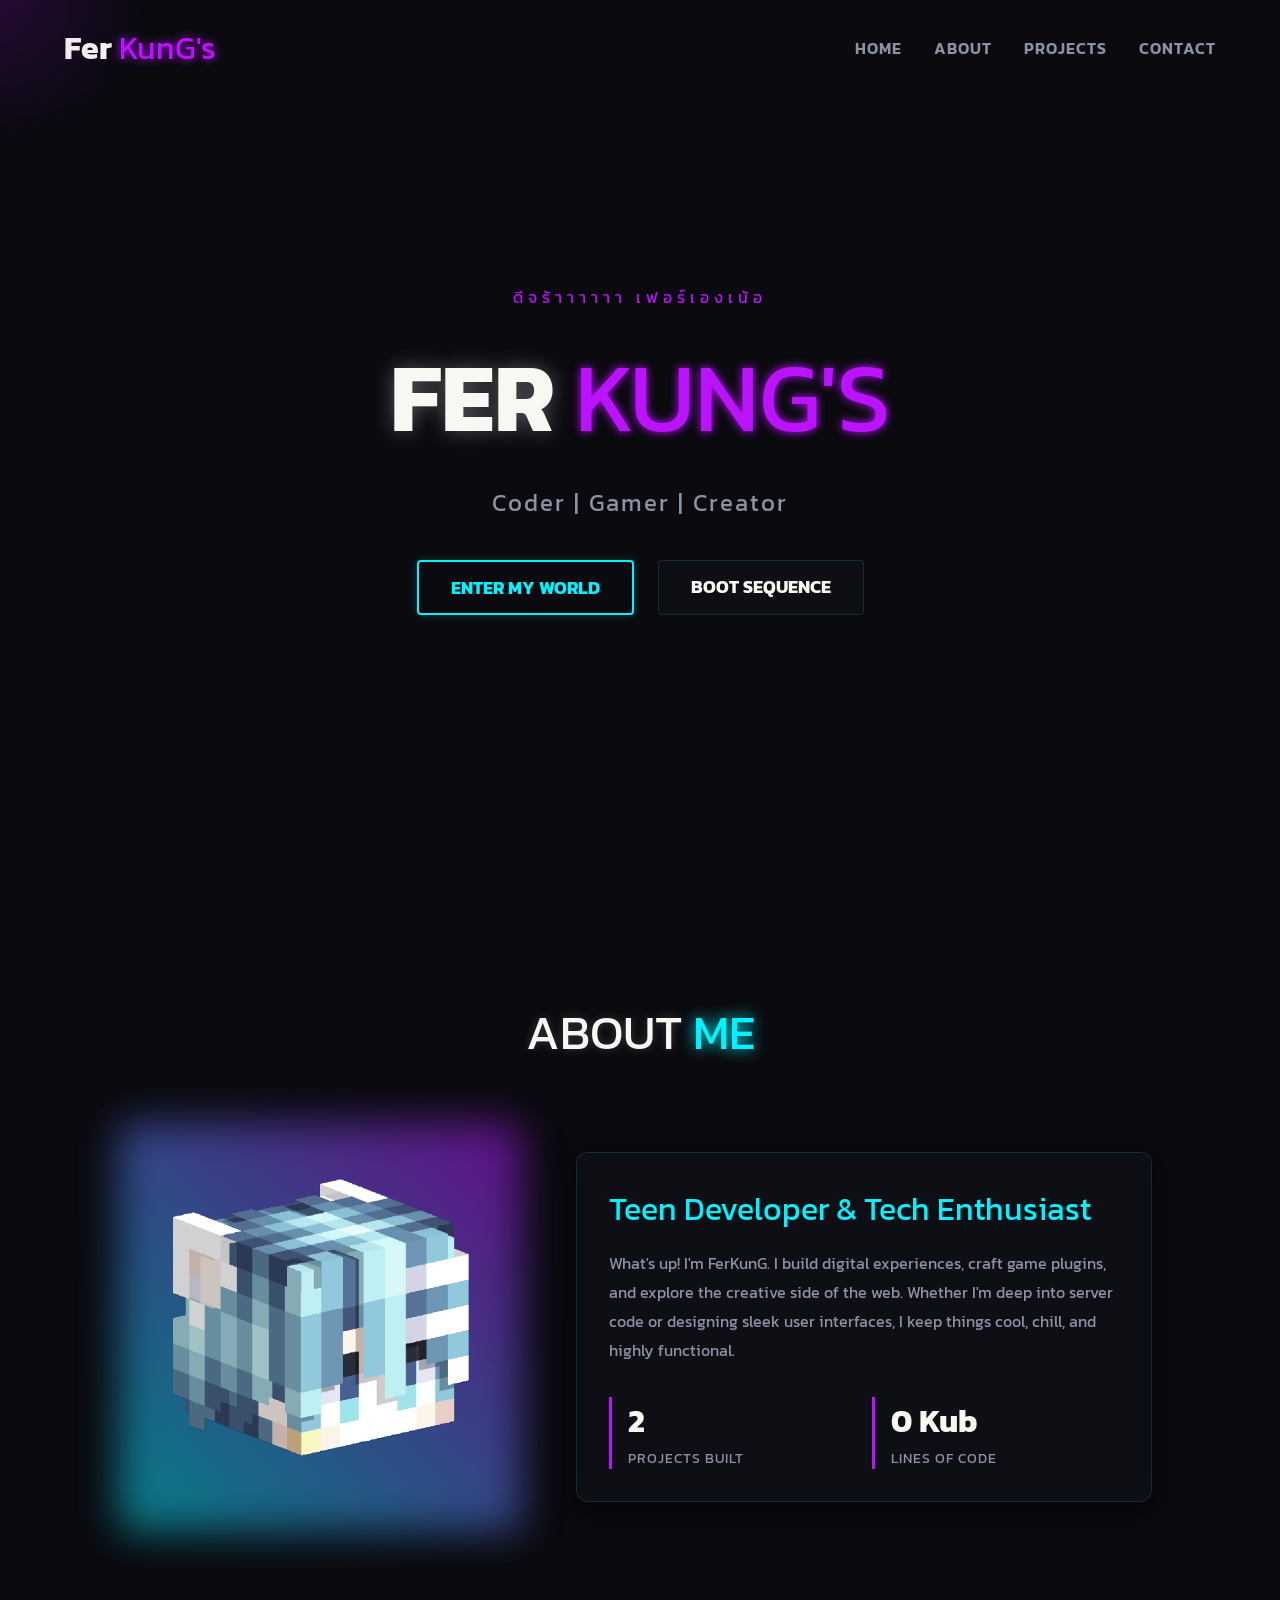
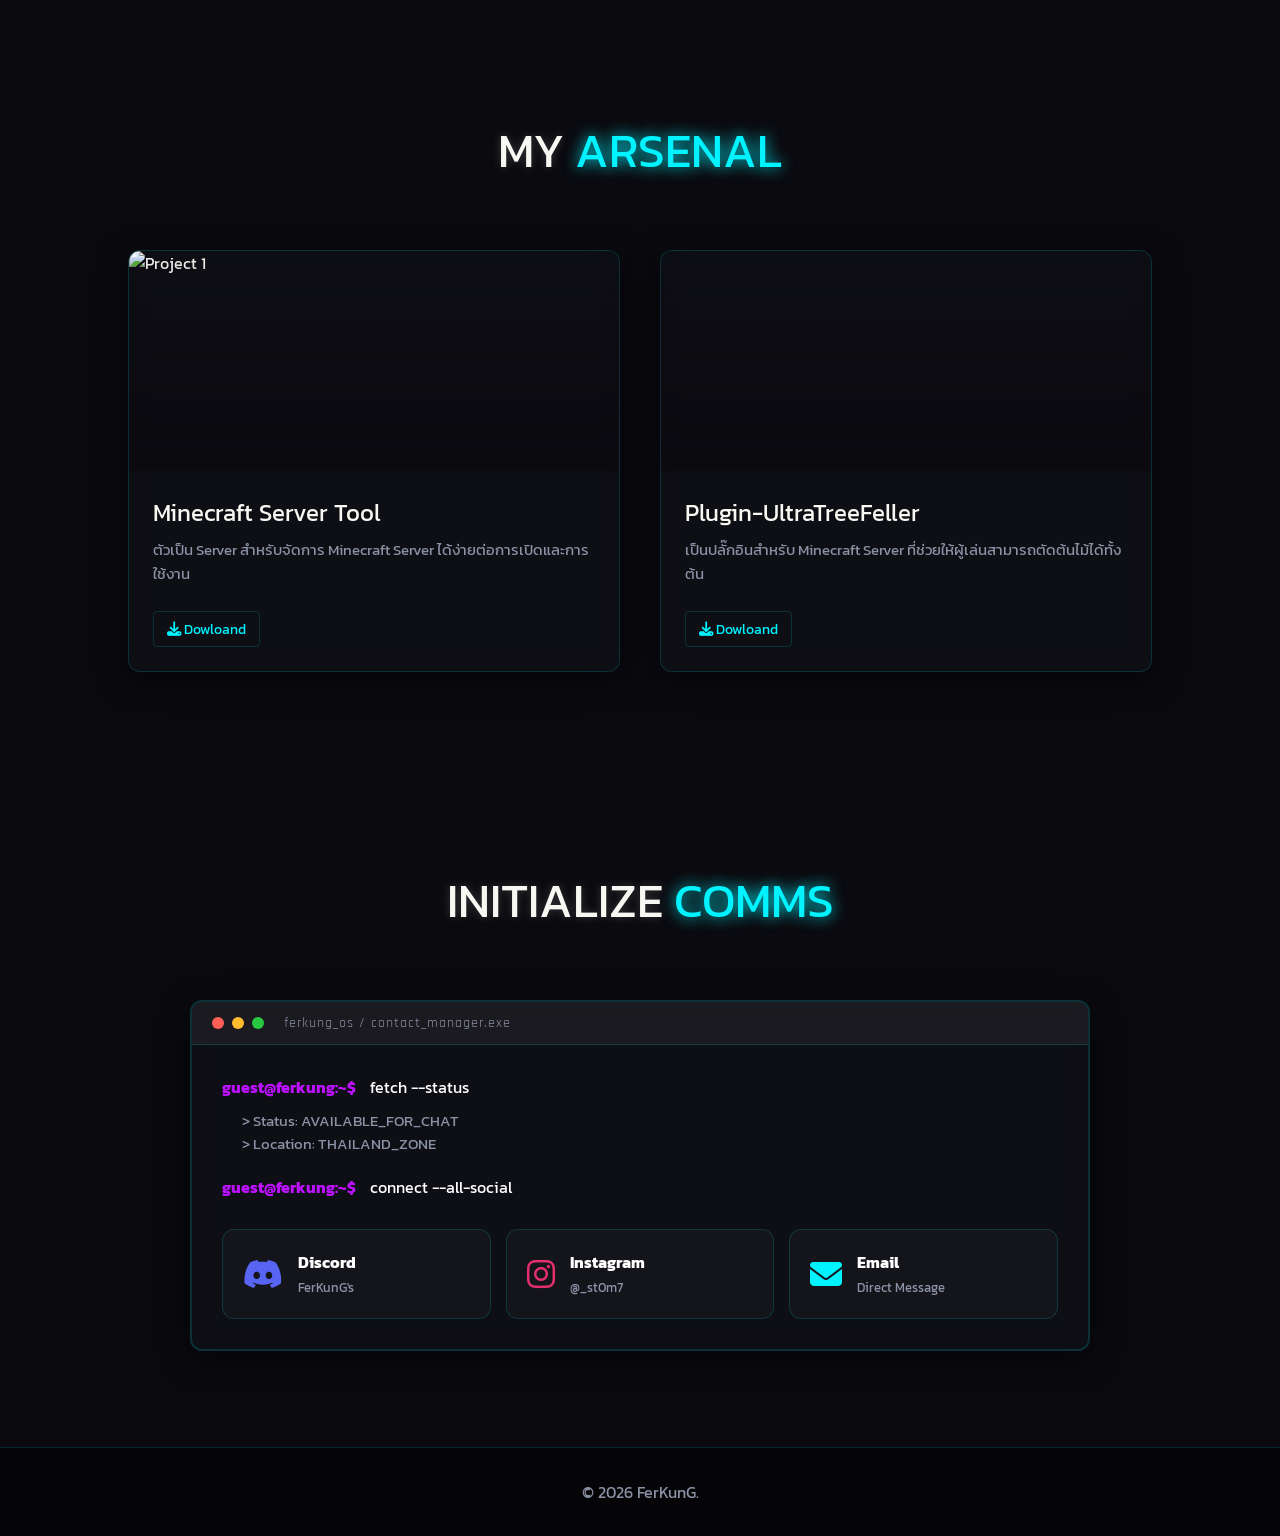
==== index.html @ 95b3260c "update: เพิ่มวิดีโอและจัดโฟลเดอร์ใหม่" ====
<!DOCTYPE html>
<html lang="en">

<head>
    <meta charset="UTF-8">
    <meta name="viewport" content="width=device-width, initial-scale=1.0">
    <title>FerKunG | Portfolio</title>

    <link
        href="https://fonts.googleapis.com/css2?family=Rajdhani:wght@500;700&family=Space+Grotesk:wght@300;400;600;700&display=swap"
        rel="stylesheet">
    <link rel="stylesheet" href="https://cdnjs.cloudflare.com/ajax/libs/font-awesome/6.4.0/css/all.min.css">

    <link rel="stylesheet" href="style.css">
</head>

<body>
    <div class="cursor-glow"></div>

    <div id="loader">
        <div class="loader-ring"></div>
        <div class="loader-text">INITIALIZING...</div>
    </div>

    <div id="particles-js"></div>

    <nav class="glass-nav" id="navbar">
        <div class="logo">Fer <span>KunG's</span></div>
        <ul class="nav-links">
            <li><a href="#home">Home</a></li>
            <li><a href="#about">About</a></li>
            <li><a href="#projects">Projects</a></li>
            <li><a href="#contact">Contact</a></li>
        </ul>
        <div class="hamburger"><i class="fas fa-bars"></i></div>
    </nav>

    <section id="home" class="hero">
        <div class="hero-content reveal">
            <p class="cyber-subtitle">ดีจร้าาาาาา เฟอร์เองเน้อ</p>
            <h1 class="glitch-text" data-text="FerKunG">Fer <span>KunG's</span></h1>
            <div class="typewriter-container">
                <span class="tagline">Coder | Gamer | Creator</span>
            </div>
            <div class="hero-btns">
                <a href="#projects" class="btn btn-neon-cyan">Enter My World</a>
                <a href="#about" class="btn btn-glass">Boot Sequence</a>
            </div>
        </div>
    </section>

    <section id="about" class="container">
        <h2 class="section-header reveal">About <span>Me</span></h2>
        <div class="about-grid reveal">
            <div class="about-img-wrapper">
                <img src="img/avatarHead.png" alt="FerKunG Profile" class="profile-img">
                <div class="img-glow"></div>
            </div>
            <div class="about-text glass-card">
                <h3>Teen Developer & Tech Enthusiast</h3>
                <p>What's up! I'm FerKunG. I build digital experiences, craft game plugins, and explore the creative
                    side of the web. Whether I'm deep into server code or designing sleek user interfaces, I keep things
                    cool, chill, and highly functional.</p>
                <div class="stats-grid">
                    <div class="stat-box">
                        <span class="stat-num">2</span>
                        <span class="stat-label">Projects Built</span>
                    </div>
                    <div class="stat-box">
                        <span class="stat-num">0 Kub</span>
                        <span class="stat-label">Lines of Code</span>
                    </div>
                </div>
            </div>
        </div>
    </section>

    <section id="projects" class="container">
        <h2 class="section-header reveal">My <span>Arsenal</span></h2>
        <div class="projects-grid">
            <div class="project-card glass-card reveal">
                <div class="project-img">
                    <img src="https://media.discordapp.net/attachments/1253352017896673321/1487426171741147296/image.png?ex=69e0d412&is=69df8292&hm=ff399422e463c444beb95306b542864d96f77cf8f03c19fe9bc84032a99f92f7&=&format=webp&quality=lossless"
                        alt="Project 1">
                    <div class="overlay"></div>
                </div>
                <div class="project-info">
                    <h3>Minecraft Server Tool</h3>
                    <p>ตัวเป็น Server สำหรับจัดการ Minecraft Server ได้ง่ายต่อการเปิดและการใช้งาน </p>
                    <div class="project-links">
                        <a href="https://drive.google.com/file/d/1mwTr80RcqtpI1id9JncgzMNAdyPhcZvB/view?usp=sharing"
                            class="btn-small"><i class="fas fa-download"></i> Dowloand</a>
                    </div>
                </div>
            </div>
            <div class="project-card glass-card reveal">
                <div class="project-img">
                    <video autoplay loop muted playsinline class="project-video">
                        <source src="vdo/Video Project 1.mp4" type="video/mp4">
                        Your browser does not support the video tag.
                    </video>
                    <div class="overlay"></div>
                </div>
                <div class="project-info">
                    <h3>Plugin-UltraTreeFeller</h3>
                    <p>เป็นปลั๊กอินสำหรับ Minecraft Server ที่ช่วยให้ผู้เล่นสามารถตัดต้นไม้ได้ทั้งต้น</p>
                    <div class="project-links">
                        <a href="https://drive.google.com/file/d/1aXBMs0qK1Bu8RV1-q1QS4VyY-eNrXZIK/view?usp=sharing"
                            class="btn-small"><i class="fas fa-download"></i> Dowloand</i></a>
                    </div>
                </div>
            </div>
        </div>
    </section>

    <section id="contact" class="container">
        <h2 class="section-header reveal">Initialize <span>Comms</span></h2>
        <div class="contact-deck reveal">
            <div class="terminal-card glass-card">
                <div class="terminal-header">
                    <div class="window-controls">
                        <span class="dot red"></span>
                        <span class="dot yellow"></span>
                        <span class="dot green"></span>
                    </div>
                    <div class="terminal-title">ferkung_os / contact_manager.exe</div>
                </div>
                <div class="terminal-content">
                    <div class="command-line">
                        <span class="prompt">guest@ferkung:~$</span>
                        <span class="command">fetch --status</span>
                    </div>
                    <div class="response">
                        <p>> Status: <span class="neon-cyan">AVAILABLE_FOR_CHAT</span></p>
                        <p>> Location: <span class="neon-purple">THAILAND_ZONE</span></p>
                    </div>
                    <div class="command-line" style="margin-top: 20px;">
                        <span class="prompt">guest@ferkung:~$</span>
                        <span class="command">connect --all-social</span>
                    </div>

                    <div class="social-deck">
                        <a href="https://discord.gg/3pDYYf3vep" class="social-box discord">
                            <i class="fab fa-discord"></i>
                            <div class="social-label">
                                <span class="name">Discord</span>
                                <span class="id">FerKunG's</span>
                            </div>
                        </a>
                        <a href="https://www.instagram.com/_st0m7" class="social-box instagram">
                            <i class="fab fa-instagram"></i>
                            <div class="social-label">
                                <span class="name">Instagram</span>
                                <span class="id">@_st0m7</span>
                            </div>
                        </a>
                        <a href="#" class="social-box email">
                            <i class="fas fa-envelope"></i>
                            <div class="social-label">
                                <span class="name">Email</span>
                                <span class="id">Direct Message</span>
                            </div>
                        </a>
                    </div>
                </div>
            </div>
        </div>
    </section>

    <footer>
        <p>&copy; 2026 FerKunG.</p>
    </footer>

    <script src="https://cdn.jsdelivr.net/particles.js/2.0.0/particles.min.js"></script>
    <script src="script.js"></script>
</body>

</html>
---- style.css ----
/* --- Core Variables & Theming --- */

@import url('https://fonts.googleapis.com/css2?family=Google+Sans:ital,opsz,wght@0,17..18,400..700;1,17..18,400..700&family=Kanit&display=swap');

:root {
    --bg-dark: #0a0a0f;
    --neon-cyan: #00f3ff;
    --neon-purple: #bc13fe;
    --text-main: #f8f8f2;
    --text-muted: #8b92a5;
    --glass-bg: rgba(20, 20, 30, 0.4);
    --glass-border: rgba(0, 243, 255, 0.15);
    --font-heading: 'Rajdhani', sans-serif;
    --font-body: 'Space Grotesk', sans-serif;
    --transition: all 0.3s cubic-bezier(0.25, 0.8, 0.25, 1);
}

* {
    margin: 0;
    padding: 0;
    box-sizing: border-box;
    cursor: none;
    font-family: "Kanit", sans-serif;
    font-weight: 400;
    font-style: normal;
    /* Hide default cursor for custom one */
    scroll-behavior: smooth;
}

body {
    background-color: var(--bg-dark);
    color: var(--text-main);
    overflow-x: hidden;
}

/* Custom Scrollbar */
::-webkit-scrollbar {
    width: 8px;
}

::-webkit-scrollbar-track {
    background: var(--bg-dark);
}

::-webkit-scrollbar-thumb {
    background: var(--neon-purple);
    border-radius: 4px;
}

::-webkit-scrollbar-thumb:hover {
    background: var(--neon-cyan);
}

/* --- Custom Cursor --- */
.cursor-glow {
    position: fixed;
    width: 300px;
    height: 300px;
    background: radial-gradient(circle, rgba(188, 19, 254, 0.15) 0%, rgba(0, 0, 0, 0) 70%);
    border-radius: 50%;
    transform: translate(-50%, -50%);
    pointer-events: none;
    z-index: 9998;
    transition: width 0.2s, height 0.2s;
}

/* --- Loader --- */
#loader {
    position: fixed;
    top: 0;
    left: 0;
    width: 100vw;
    height: 100vh;
    background: var(--bg-dark);
    z-index: 10000;
    display: flex;
    flex-direction: column;
    justify-content: center;
    align-items: center;
    transition: opacity 0.5s ease;
}

.loader-ring {
    width: 60px;
    height: 60px;
    border: 3px solid transparent;
    border-top-color: var(--neon-cyan);
    border-bottom-color: var(--neon-purple);
    border-radius: 50%;
    animation: spin 1s linear infinite;
}

.loader-text {
    margin-top: 1rem;
    color: var(--neon-cyan);
    letter-spacing: 4px;
    animation: pulse 1.5s infinite;
}

@keyframes spin {
    100% {
        transform: rotate(360deg);
    }
}

@keyframes pulse {

    0%,
    100% {
        opacity: 1;
    }

    50% {
        opacity: 0.5;
    }
}

/* --- Background Particles --- */
#particles-js {
    position: fixed;
    top: 0;
    left: 0;
    width: 100%;
    height: 100%;
    z-index: -1;
}

/* --- Reusables & Glassmorphism --- */
.container {
    padding: 6rem 10%;
    max-width: 1400px;
    margin: 0 auto;
}

.glass-card {
    background: var(--glass-bg);
    backdrop-filter: blur(12px);
    -webkit-backdrop-filter: blur(12px);
    border: 1px solid var(--glass-border);
    border-radius: 12px;
    padding: 2rem;
    box-shadow: 0 8px 32px rgba(0, 0, 0, 0.5);
    transition: var(--transition);
}

.section-header {
    font-size: 3rem;
    text-transform: uppercase;
    text-align: center;
    margin-bottom: 4rem;
    text-shadow: 0 0 10px rgba(255, 255, 255, 0.2);
}

.section-header span {
    color: var(--neon-cyan);
    text-shadow: 0 0 15px var(--neon-cyan);
}

/* --- Buttons --- */
.btn {
    padding: 0.8rem 2rem;
    font-size: 1.1rem;
    font-weight: 700;
    text-transform: uppercase;
    text-decoration: none;
    border-radius: 4px;
    transition: var(--transition);
    display: inline-block;
    position: relative;
    overflow: hidden;
}

.btn-neon-cyan {
    background: transparent;
    color: var(--neon-cyan);
    border: 2px solid var(--neon-cyan);
    box-shadow: 0 0 10px rgba(0, 243, 255, 0.2);
}

.btn-neon-cyan:hover {
    background: var(--neon-cyan);
    color: var(--bg-dark);
    box-shadow: 0 0 20px var(--neon-cyan), 0 0 40px var(--neon-cyan);
}

.btn-neon-purple {
    background: transparent;
    color: var(--neon-purple);
    border: 2px solid var(--neon-purple);
    box-shadow: 0 0 10px rgba(188, 19, 254, 0.2);
}

.btn-neon-purple:hover {
    background: var(--neon-purple);
    color: var(--bg-dark);
    box-shadow: 0 0 20px var(--neon-purple), 0 0 40px var(--neon-purple);
}

.btn-glass {
    background: var(--glass-bg);
    color: var(--text-main);
    border: 1px solid var(--glass-border);
}

.btn-glass:hover {
    border-color: var(--text-main);
    background: rgba(255, 255, 255, 0.1);
}

/* --- Navbar --- */
.glass-nav {
    position: fixed;
    width: 100%;
    top: 0;
    z-index: 1000;
    display: flex;
    justify-content: space-between;
    align-items: center;
    padding: 1.5rem 5%;
    transition: var(--transition);
}

.glass-nav.scrolled {
    background: var(--glass-bg);
    backdrop-filter: blur(10px);
    border-bottom: 1px solid var(--glass-border);
    padding: 1rem 5%;
}

.logo {
    font-size: 2rem;
    font-weight: 700;
    color: var(--text-main);
}

.logo span {
    color: var(--neon-purple);
    text-shadow: 0 0 10px var(--neon-purple);
}

.nav-links {
    list-style: none;
    display: flex;
    gap: 2rem;
}

.nav-links a {
    text-decoration: none;
    color: var(--text-muted);
    font-weight: 600;
    text-transform: uppercase;
    transition: var(--transition);
    letter-spacing: 1px;
}

.nav-links a:hover {
    color: var(--neon-cyan);
    text-shadow: 0 0 8px var(--neon-cyan);
}

.hamburger {
    display: none;
    color: var(--neon-cyan);
    font-size: 1.5rem;
}

/* --- Hero Section --- */
.hero {
    height: 100vh;
    display: flex;
    align-items: center;
    justify-content: center;
    text-align: center;
}

.cyber-subtitle {
    color: var(--neon-purple);
    letter-spacing: 5px;
    margin-bottom: 1rem;
}

.glitch-text {
    font-size: 6rem;
    font-weight: 700;
    color: var(--text-main);
    text-transform: uppercase;
    position: relative;
    margin-bottom: 1rem;
    text-shadow: 0 0 20px rgba(255, 255, 255, 0.3);

    & span {
        color: var(--neon-purple);
        text-shadow: 0 0 10px var(--neon-purple);
    }
}

.tagline {
    font-size: 1.5rem;
    color: var(--text-muted);
    letter-spacing: 2px;
    display: block;
    margin-bottom: 2.5rem;
}

.hero-btns {
    display: flex;
    gap: 1.5rem;
    justify-content: center;
}

/* --- About Section --- */
.about-grid {
    display: grid;
    grid-template-columns: 1fr 1.5fr;
    gap: 4rem;
    align-items: center;
}

.about-img-wrapper {
    position: relative;
}

.profile-img {
    width: 100%;
    border-radius: 12px;
    filter: grayscale(50%);
    transition: var(--transition);
    z-index: 2;
    position: relative;
}

.img-glow {
    position: absolute;
    top: -10px;
    left: -10px;
    width: calc(100% + 20px);
    height: calc(100% + 20px);
    background: linear-gradient(45deg, var(--neon-cyan), var(--neon-purple));
    border-radius: 16px;
    z-index: 1;
    filter: blur(20px);
    opacity: 0.5;
}

.about-img-wrapper:hover .profile-img {
    filter: grayscale(0%);
    transform: scale(1.02);
}

.about-text h3 {
    color: var(--neon-cyan);
    font-size: 2rem;
    margin-bottom: 1rem;
}

.about-text p {
    color: var(--text-muted);
    line-height: 1.8;
    margin-bottom: 2rem;
}

.stats-grid {
    display: grid;
    grid-template-columns: 1fr 1fr;
    gap: 1rem;
}

.stat-box {
    border-left: 3px solid var(--neon-purple);
    padding-left: 1rem;
}

.stat-num {
    display: block;
    font-size: 2rem;
    font-weight: 700;
    color: var(--text-main);
}

.stat-label {
    color: var(--text-muted);
    font-size: 0.9rem;
    text-transform: uppercase;
    letter-spacing: 1px;
}

/* --- Projects Section --- */
.projects-grid {
    display: grid;
    grid-template-columns: repeat(auto-fit, minmax(320px, 1fr));
    gap: 2.5rem;
}

.project-card {
    padding: 0;
    overflow: hidden;
    position: relative;
}

.project-card:hover {
    transform: translateY(-10px);
    box-shadow: 0 15px 40px rgba(0, 243, 255, 0.15);
    border-color: var(--neon-cyan);
}

.project-img {
    position: relative;
    height: 200px;
    overflow: hidden;
}

.project-img img {
    width: 100%;
    height: 100%;
    object-fit: cover;
    transition: var(--transition);
}

.project-card:hover .project-img img {
    transform: scale(1.1);
}

.overlay {
    position: absolute;
    inset: 0;
    background: linear-gradient(to top, var(--bg-dark), transparent);
}

.project-info {
    padding: 1.5rem;
}

.project-info h3 {
    font-size: 1.5rem;
    margin-bottom: 0.5rem;
    color: var(--text-main);
}

.project-info p {
    color: var(--text-muted);
    font-size: 0.95rem;
    margin-bottom: 1.5rem;
    line-height: 1.6;
}

.project-links {
    display: flex;
    gap: 1rem;
}

.btn-small {
    text-decoration: none;
    color: var(--neon-cyan);
    font-size: 0.9rem;
    padding: 0.4rem 0.8rem;
    border: 1px solid var(--glass-border);
    border-radius: 4px;
    transition: var(--transition);
}

.btn-small:hover {
    background: rgba(0, 243, 255, 0.1);
    border-color: var(--neon-cyan);
}

/* สไตล์สำหรับวิดีโอในโปรเจกต์ */
.project-video {
    width: 100%;
    height: 100%;
    object-fit: cover;
    /* ทำให้วิดีโอเต็มกรอบโดยไม่เสียสัดส่วน */
    transition: var(--transition);
    display: block;
}

/* เอฟเฟกต์เมื่อเอาเมาส์ไปวางที่ Card */
.project-card:hover .project-video {
    transform: scale(1.1);
    /* ซูมวิดีโอเบาๆ */
    filter: brightness(0.8);
    /* ลดความสว่างลงนิดหน่อยเพื่อให้ข้อความเด่นขึ้น */
}

/* เพิ่มเติม: ปรับแต่งให้ project-img คุมขนาดวิดีโอให้เป๊ะ */
.project-img {
    position: relative;
    height: 220px;
    /* ปรับความสูงตามต้องการ */
    overflow: hidden;
    border-radius: 8px 8px 0 0;
    /* มนเฉพาะมุมบน */
}


/* --- Contact Section --- */
.contact-wrapper {
    display: grid;
    grid-template-columns: 2fr 1fr;
    gap: 3rem;
}

.contact-form {
    display: flex;
    flex-direction: column;
    gap: 1.5rem;
}

.input-group input,
.input-group textarea {
    width: 100%;
    padding: 1rem;
    background: rgba(0, 0, 0, 0.2);
    border: 1px solid var(--glass-border);
    border-radius: 4px;
    color: var(--text-main);
    outline: none;
    transition: var(--transition);
}

.input-group input:focus,
.input-group textarea:focus {
    border-color: var(--neon-purple);
    box-shadow: 0 0 10px rgba(188, 19, 254, 0.2);
}

.social-links {
    display: flex;
    flex-direction: column;
    justify-content: center;
    text-align: center;
}

.social-links h3 {
    margin-bottom: 2rem;
    color: var(--text-muted);
}

.social-grid {
    display: grid;
    grid-template-columns: 1fr 1fr;
    gap: 1rem;
}

.social-icon {
    background: rgba(0, 0, 0, 0.3);
    border: 1px solid var(--glass-border);
    padding: 1.5rem;
    border-radius: 8px;
    color: var(--text-main);
    font-size: 1.5rem;
    transition: var(--transition);
}

.social-icon:hover {
    color: var(--neon-cyan);
    border-color: var(--neon-cyan);
    box-shadow: 0 0 15px rgba(0, 243, 255, 0.2);
    transform: translateY(-5px);
}

/* --- Footer --- */
footer {
    text-align: center;
    padding: 2rem;
    border-top: 1px solid var(--glass-border);
    color: var(--text-muted);
    background: rgba(0, 0, 0, 0.5);
}

/* --- Animations (Scroll Reveal) --- */
.reveal {
    opacity: 0;
    transform: translateY(50px);
    transition: all 0.8s ease-out;
}

.reveal.active {
    opacity: 1;
    transform: translateY(0);
}

/* --- Responsive --- */
@media (max-width: 768px) {
    .nav-links {
        display: none;
    }

    /* Add toggle logic in JS for mobile menu */
    .hamburger {
        display: block;
        cursor: pointer;
    }

    .glitch-text {
        font-size: 3.5rem;
    }

    .about-grid,
    .contact-wrapper {
        grid-template-columns: 1fr;
    }

    .cursor-glow {
        display: none;
    }

    /* Disable custom cursor on mobile */
    * {
        cursor: auto;
    }
}

/* --- New Contact Deck Style --- */
.contact-deck {
    max-width: 900px;
    margin: 0 auto;
}

.terminal-card {
    padding: 0 !important;
    /* ให้ Header ชิดขอบ */
    overflow: hidden;
    border: 2px solid var(--glass-border);
}

.terminal-header {
    background: rgba(255, 255, 255, 0.05);
    padding: 12px 20px;
    display: flex;
    align-items: center;
    border-bottom: 1px solid var(--glass-border);
}

.window-controls {
    display: flex;
    gap: 8px;
    margin-right: 20px;
}

.window-controls .dot {
    width: 12px;
    height: 12px;
    border-radius: 50%;
}

.dot.red {
    background: #ff5f56;
}

.dot.yellow {
    background: #ffbd2e;
}

.dot.green {
    background: #27c93f;
}

.terminal-title {
    font-family: var(--font-heading);
    font-size: 0.9rem;
    color: var(--text-muted);
    letter-spacing: 1px;
}

.terminal-content {
    padding: 30px;
}

.prompt {
    color: var(--neon-purple);
    font-weight: bold;
    margin-right: 10px;
}

.command {
    color: #fff;
}

.response {
    margin: 10px 0 20px 20px;
    color: var(--text-muted);
    font-size: 0.95rem;
}

/* Social Box Grid */
.social-deck {
    display: grid;
    grid-template-columns: repeat(auto-fit, minmax(220px, 1fr));
    gap: 15px;
    margin-top: 30px;
}

.social-box {
    display: flex;
    align-items: center;
    gap: 15px;
    padding: 20px;
    border-radius: 12px;
    background: rgba(255, 255, 255, 0.03);
    border: 1px solid var(--glass-border);
    transition: var(--transition);
    text-decoration: none;
}

.social-box i {
    font-size: 2rem;
}

.social-label .name {
    display: block;
    font-weight: bold;
    color: #fff;
}

.social-label .id {
    font-size: 0.8rem;
    color: var(--text-muted);
}

/* Hover Effects */
.social-box:hover {
    transform: translateY(-5px) scale(1.02);
    background: rgba(255, 255, 255, 0.08);
}

.social-box.discord:hover {
    border-color: #5865F2;
    box-shadow: 0 0 20px rgba(88, 101, 242, 0.3);
}

.social-box.discord i {
    color: #5865F2;
}

.social-box.instagram:hover {
    border-color: #E1306C;
    box-shadow: 0 0 20px rgba(225, 48, 108, 0.3);
}

.social-box.instagram i {
    color: #E1306C;
}

.social-box.email:hover {
    border-color: var(--neon-cyan);
    box-shadow: 0 0 20px rgba(0, 243, 255, 0.3);
}

.social-box.email i {
    color: var(--neon-cyan);
}
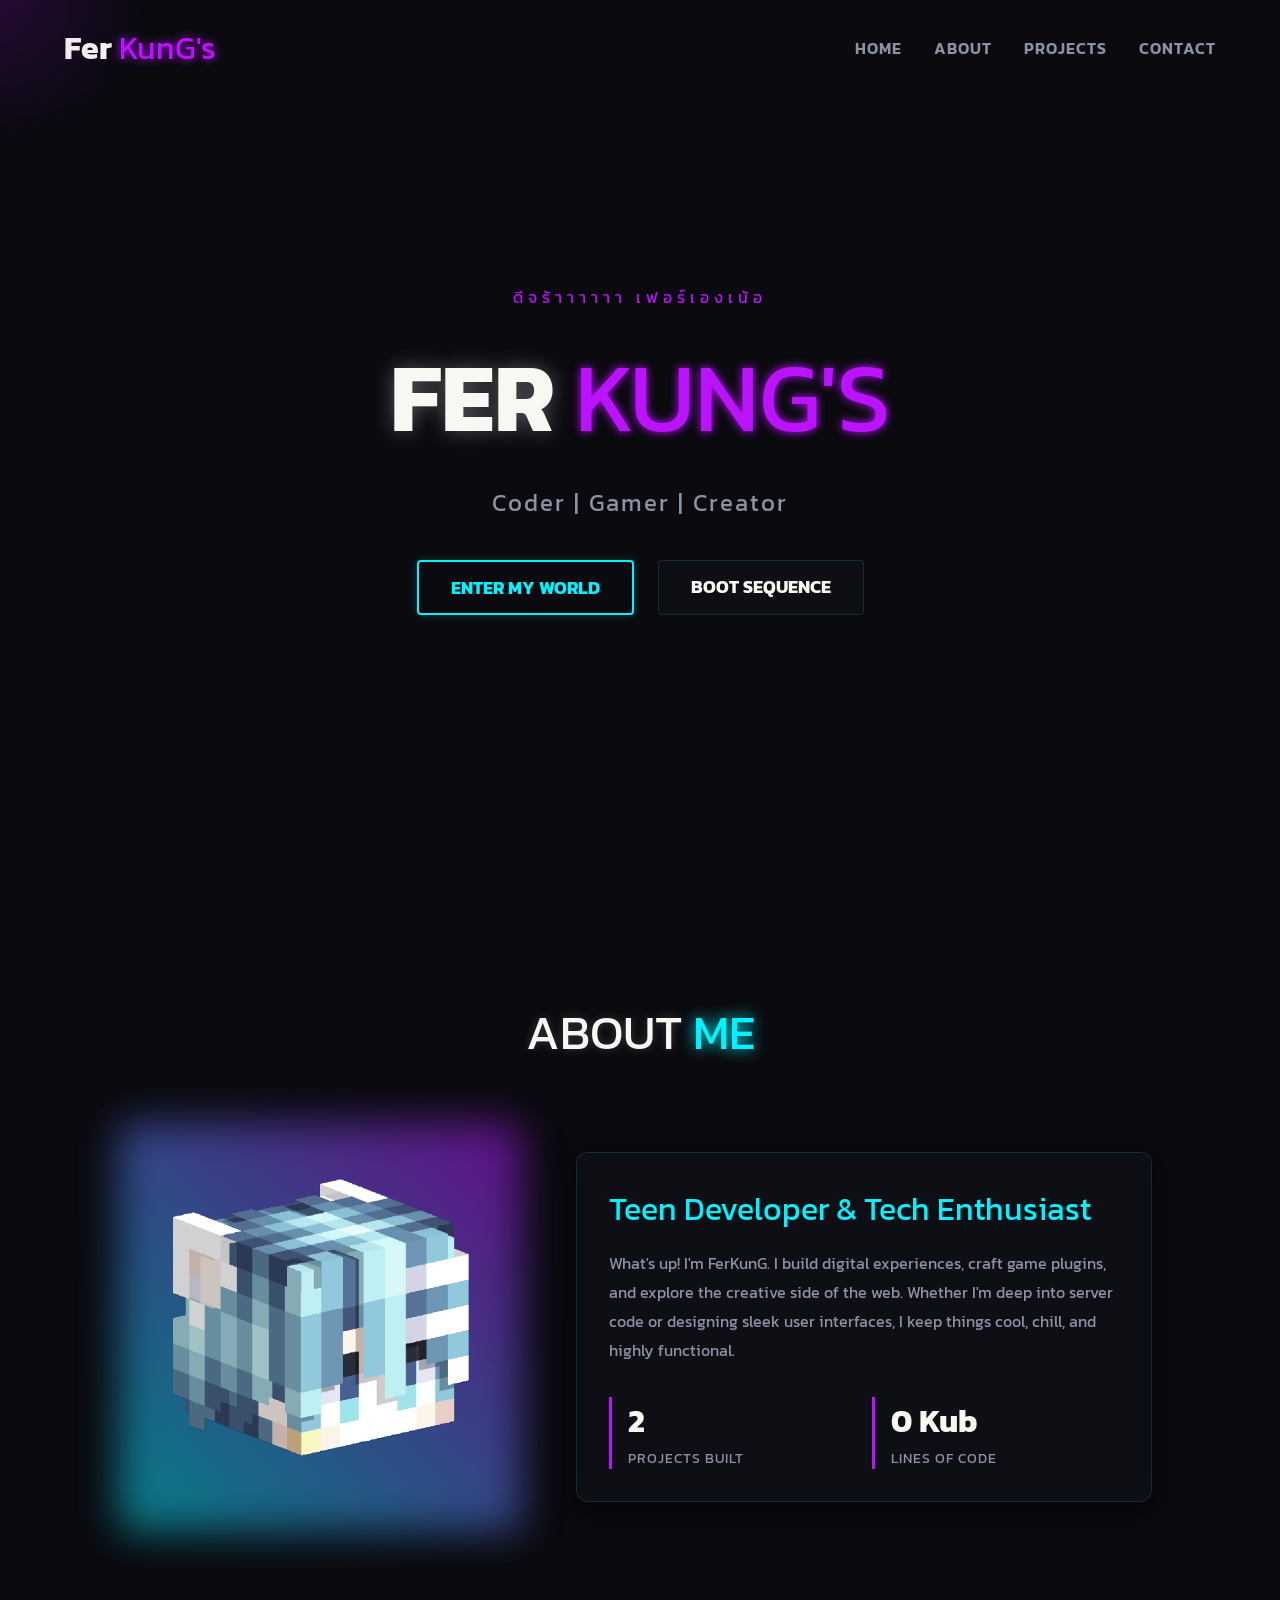
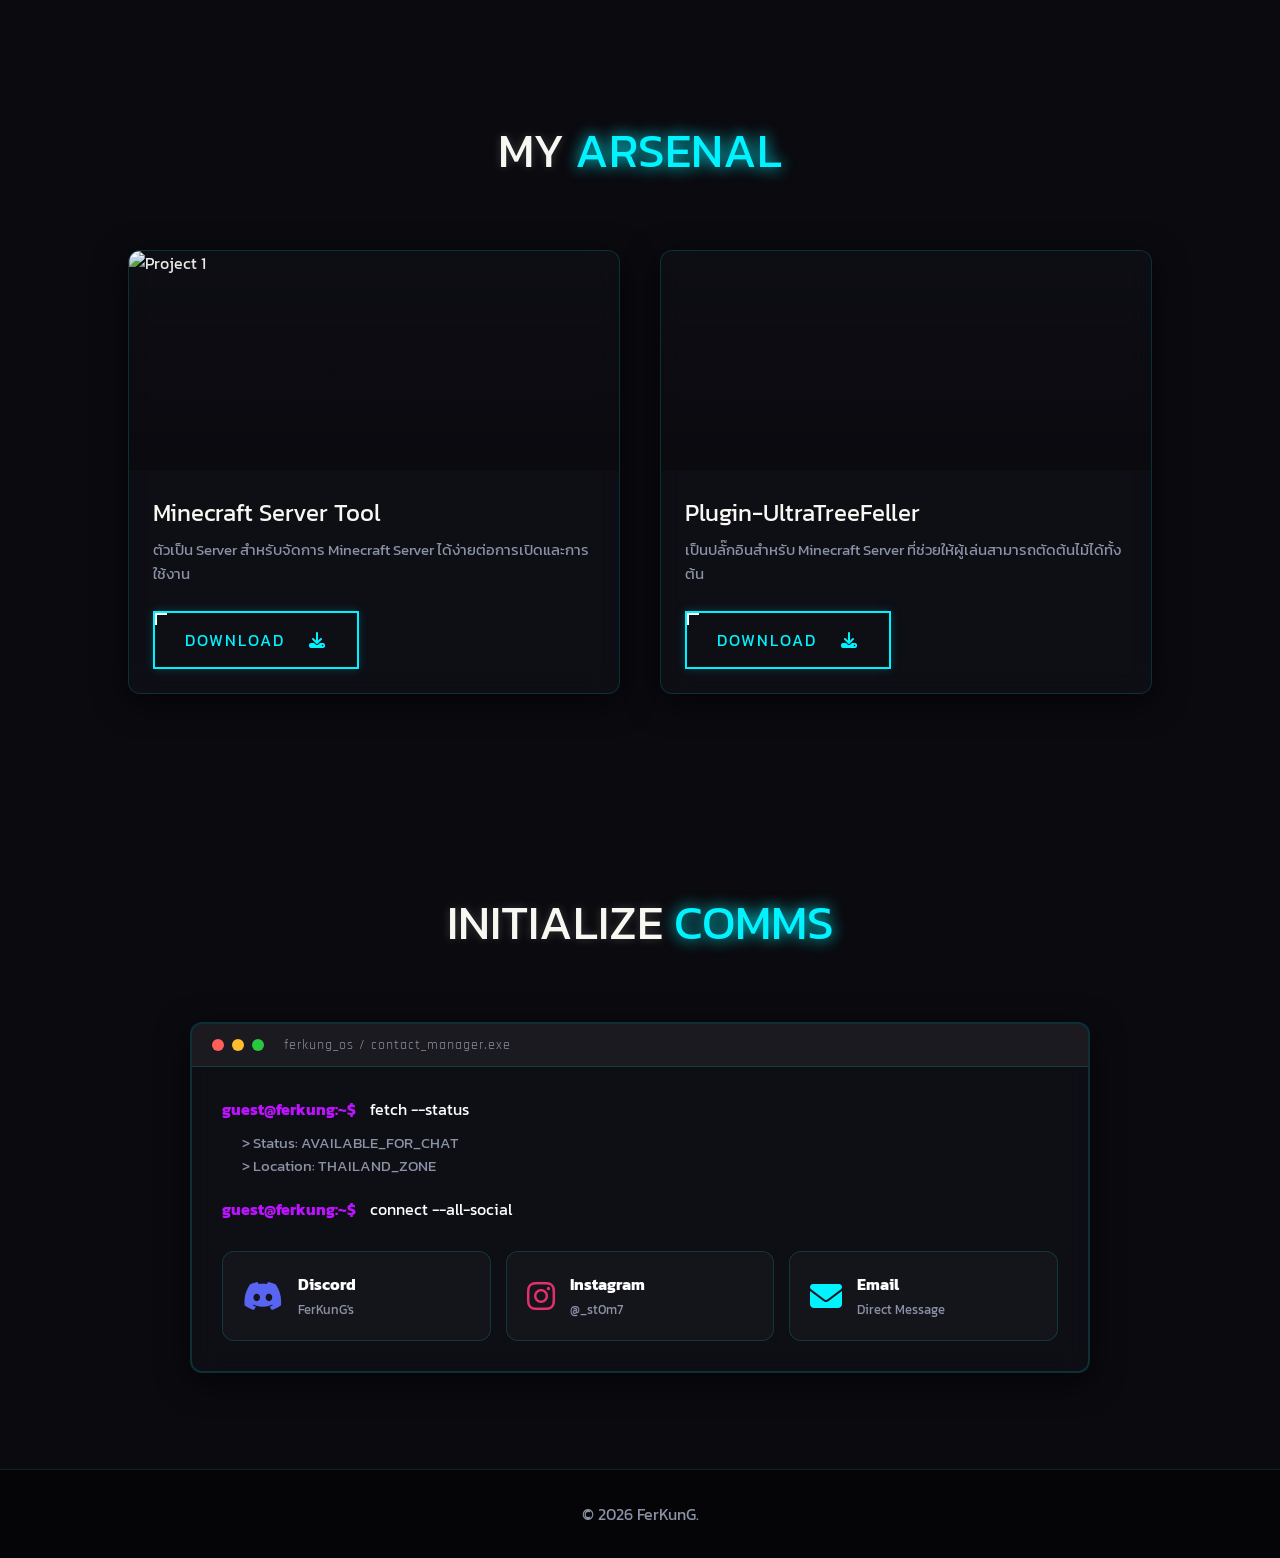
==== commit b6a1fa5b: "update:เพิ่ม icon เปลี่ยนปุ่ม downloand่" ====
--- a/index.html
+++ b/index.html
@@ -4,7 +4,8 @@
 <head>
     <meta charset="UTF-8">
     <meta name="viewport" content="width=device-width, initial-scale=1.0">
-    <title>FerKunG | Portfolio</title>
+    <title>FerKunG | All things</title>
+    <link rel="icon" type="image/png" href="img/avatarHead.png">
 
     <link
         href="https://fonts.googleapis.com/css2?family=Rajdhani:wght@500;700&family=Space+Grotesk:wght@300;400;600;700&display=swap"
@@ -88,8 +89,11 @@
                     <h3>Minecraft Server Tool</h3>
                     <p>ตัวเป็น Server สำหรับจัดการ Minecraft Server ได้ง่ายต่อการเปิดและการใช้งาน </p>
                     <div class="project-links">
-                        <a href="https://drive.google.com/file/d/1mwTr80RcqtpI1id9JncgzMNAdyPhcZvB/view?usp=sharing"
-                            class="btn-small"><i class="fas fa-download"></i> Dowloand</a>
+                        <a href="Minecraft Server Manager Setup 1.0.1.exe" download class="btn-cyber">
+                            <span class="btn-text">DOWNLOAD</span>
+                            <span class="btn-glitch"></span>
+                            <i class="fas fa-download"></i>
+                        </a>
                     </div>
                 </div>
             </div>
@@ -105,8 +109,11 @@
                     <h3>Plugin-UltraTreeFeller</h3>
                     <p>เป็นปลั๊กอินสำหรับ Minecraft Server ที่ช่วยให้ผู้เล่นสามารถตัดต้นไม้ได้ทั้งต้น</p>
                     <div class="project-links">
-                        <a href="https://drive.google.com/file/d/1aXBMs0qK1Bu8RV1-q1QS4VyY-eNrXZIK/view?usp=sharing"
-                            class="btn-small"><i class="fas fa-download"></i> Dowloand</i></a>
+                        <a href="ultratreefeller-1.0.0.jar" download class="btn-cyber">
+                            <span class="btn-text">DOWNLOAD</span>
+                            <span class="btn-glitch"></span>
+                            <i class="fas fa-download"></i>
+                        </a>
                     </div>
                 </div>
             </div>
--- a/style.css
+++ b/style.css
@@ -448,19 +448,50 @@
     gap: 1rem;
 }
 
-.btn-small {
+.btn-cyber {
+    position: relative;
+    padding: 15px 30px;
+    background: transparent;
+    color: var(--neon-cyan);
+    font-family: var(--font-heading);
+    font-weight: bold;
+    letter-spacing: 2px;
+    text-transform: uppercase;
     text-decoration: none;
-    color: var(--neon-cyan);
-    font-size: 0.9rem;
-    padding: 0.4rem 0.8rem;
-    border: 1px solid var(--glass-border);
-    border-radius: 4px;
-    transition: var(--transition);
-}
-
-.btn-small:hover {
-    background: rgba(0, 243, 255, 0.1);
-    border-color: var(--neon-cyan);
+    border: 2px solid var(--neon-cyan);
+    display: inline-flex;
+    align-items: center;
+    gap: 12px;
+    overflow: hidden;
+    transition: all 0.3s;
+    cursor: pointer;
+    box-shadow: 0 0 10px rgba(0, 243, 255, 0.2);
+}
+
+/* เอฟเฟกต์ตอน Hover */
+.btn-cyber:hover {
+    background: var(--neon-cyan);
+    color: #000;
+    box-shadow: 0 0 30px var(--neon-cyan), 0 0 60px var(--neon-cyan);
+    transform: translateY(-3px);
+}
+
+/* เพิ่มขีดเล็กๆ ตรงมุมปุ่ม (Cyberpunk Detail) */
+.btn-cyber::before {
+    content: '';
+    position: absolute;
+    top: 0;
+    left: 0;
+    width: 10px;
+    height: 10px;
+    border-top: 2px solid #fff;
+    border-left: 2px solid #fff;
+    transition: 0.3s;
+}
+
+.btn-cyber:hover::before {
+    width: 100%;
+    height: 100%;
 }
 
 /* สไตล์สำหรับวิดีโอในโปรเจกต์ */
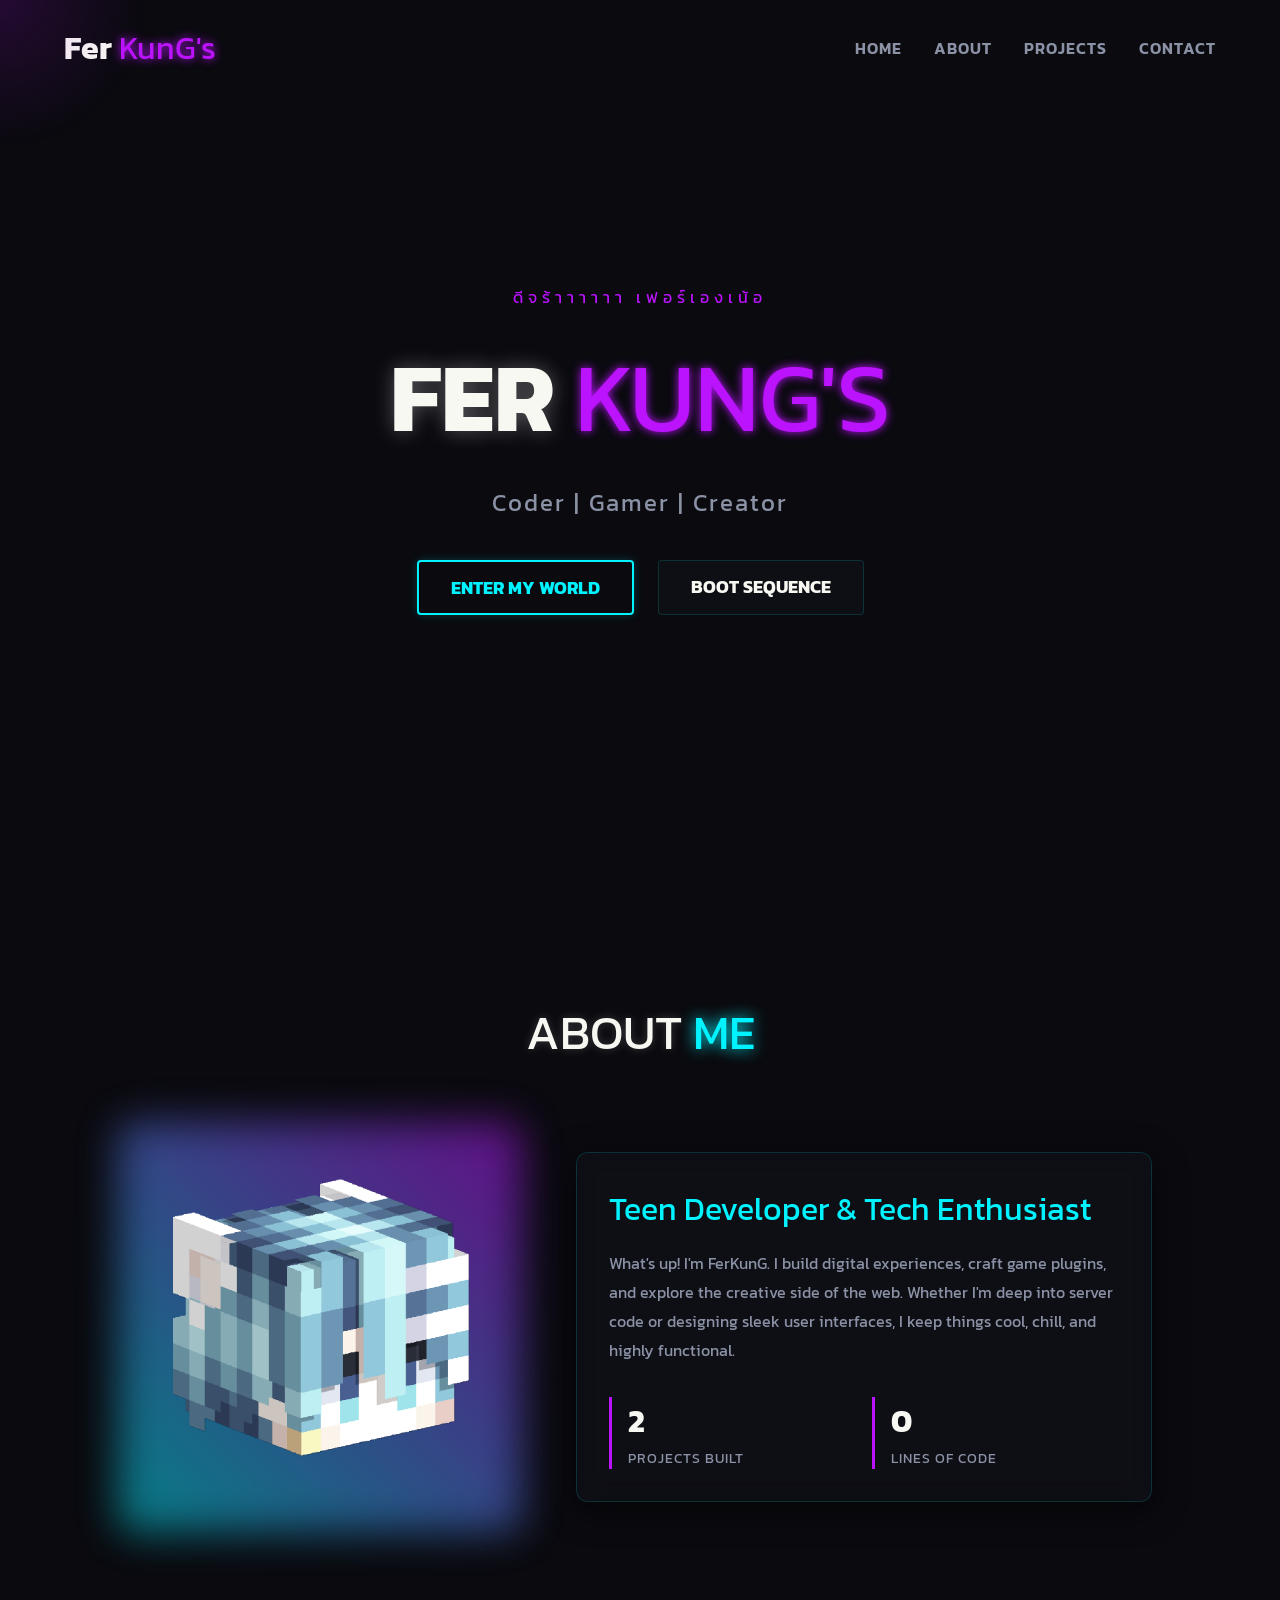
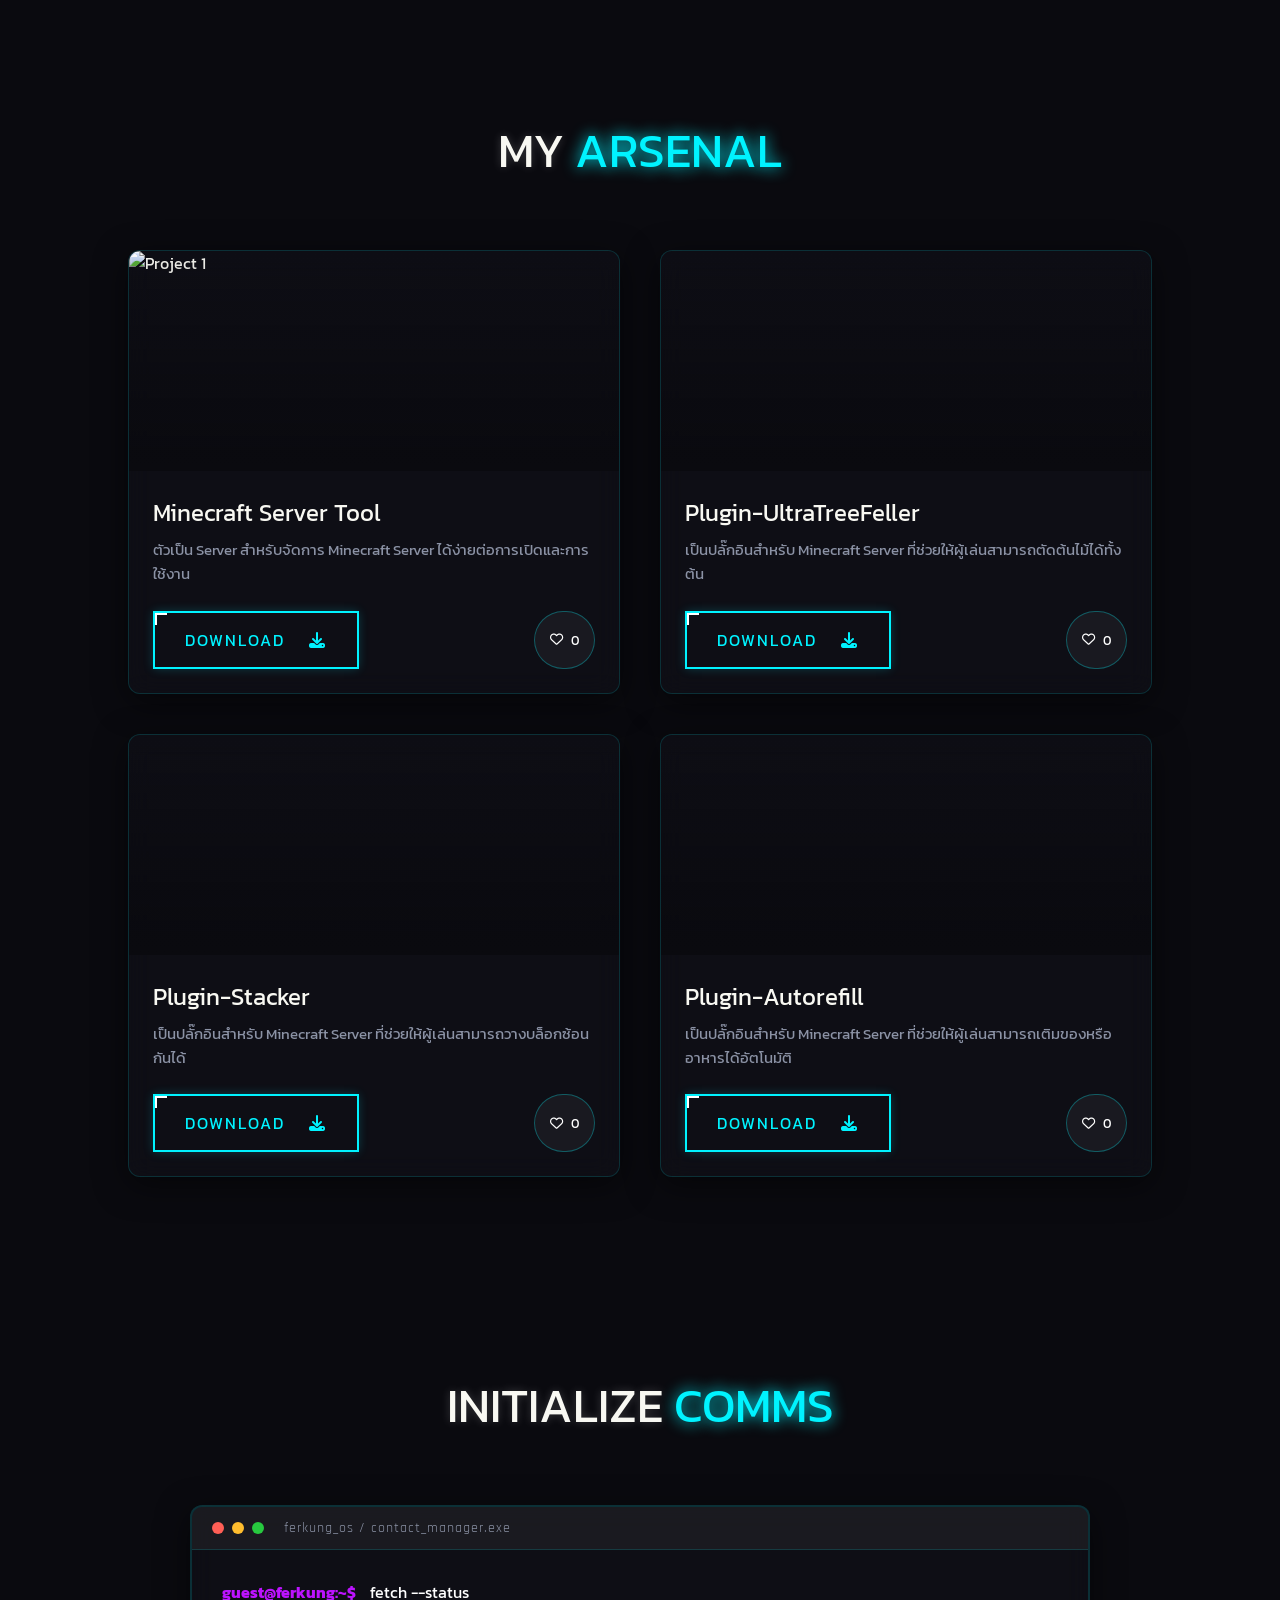
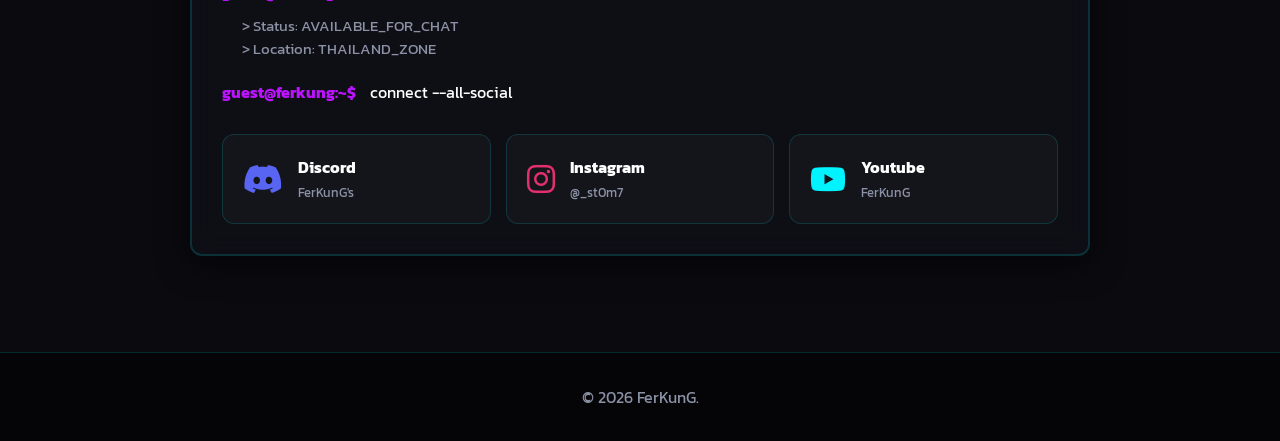
==== commit 3e002a89: "update: เปลี่ยนสีปุ่มเป็นสีม่วง" ====
--- a/index.html
+++ b/index.html
@@ -68,7 +68,7 @@
                         <span class="stat-label">Projects Built</span>
                     </div>
                     <div class="stat-box">
-                        <span class="stat-num">0 Kub</span>
+                        <span class="stat-num" id="total-likes">0</span>
                         <span class="stat-label">Lines of Code</span>
                     </div>
                 </div>
@@ -94,6 +94,9 @@
                             <span class="btn-glitch"></span>
                             <i class="fas fa-download"></i>
                         </a>
+                        <button class="like-btn">
+                            <i class="far fa-heart"></i> <span class="like-count">0</span>
+                        </button>
                     </div>
                 </div>
             </div>
@@ -109,11 +112,62 @@
                     <h3>Plugin-UltraTreeFeller</h3>
                     <p>เป็นปลั๊กอินสำหรับ Minecraft Server ที่ช่วยให้ผู้เล่นสามารถตัดต้นไม้ได้ทั้งต้น</p>
                     <div class="project-links">
-                        <a href="ultratreefeller-1.0.0.jar" download class="btn-cyber">
-                            <span class="btn-text">DOWNLOAD</span>
-                            <span class="btn-glitch"></span>
-                            <i class="fas fa-download"></i>
-                        </a>
+                        <a href="plugin/ultratreefeller-1.0.0.jar" download class="btn-cyber">
+                            <span class="btn-text">DOWNLOAD</span>
+                            <span class="btn-glitch"></span>
+                            <i class="fas fa-download"></i>
+                        </a>
+                        <button class="like-btn">
+                            <i class="far fa-heart"></i> <span class="like-count">0</span>
+                        </button>
+                    </div>
+                </div>
+            </div>
+
+            <div class="project-card glass-card reveal">
+                <div class="project-img">
+                    <video autoplay loop muted playsinline class="project-video">
+                        <source src="vdo/Video Project 3.mp4" type="video/mp4">
+                        Your browser does not support the video tag.
+                    </video>
+                    <div class="overlay"></div>
+                </div>
+                <div class="project-info">
+                    <h3>Plugin-Stacker</h3>
+                    <p>เป็นปลั๊กอินสำหรับ Minecraft Server ที่ช่วยให้ผู้เล่นสามารถวางบล็อกซ้อนกันได้</p>
+                    <div class="project-links">
+                        <a href="plugin/ferkungstacker-1.0-SNAPSHOT.jar" download class="btn-cyber">
+                            <span class="btn-text">DOWNLOAD</span>
+                            <span class="btn-glitch"></span>
+                            <i class="fas fa-download"></i>
+                        </a>
+                        <button class="like-btn">
+                            <i class="far fa-heart"></i> <span class="like-count">0</span>
+                        </button>
+                    </div>
+                </div>
+            </div>
+
+            <div class="project-card glass-card reveal">
+                <div class="project-img">
+                    <video autoplay loop muted playsinline class="project-video">
+                        <source src="vdo/Video Project 4.mp4" type="video/mp4">
+                        Your browser does not support the video tag.
+                    </video>
+                    <div class="overlay"></div>
+                </div>
+                <div class="project-info">
+                    <h3>Plugin-Autorefill</h3>
+                    <p>เป็นปลั๊กอินสำหรับ Minecraft Server ที่ช่วยให้ผู้เล่นสามารถเติมของหรืออาหารได้อัตโนมัติ</p>
+                    <div class="project-links">
+                        <a href="plugin/autorefill-1.0.0.jar" download class="btn-cyber">
+                            <span class="btn-text">DOWNLOAD</span>
+                            <span class="btn-glitch"></span>
+                            <i class="fas fa-download"></i>
+                        </a>
+                        <button class="like-btn">
+                            <i class="far fa-heart"></i> <span class="like-count">0</span>
+                        </button>
                     </div>
                 </div>
             </div>
@@ -161,11 +215,11 @@
                                 <span class="id">@_st0m7</span>
                             </div>
                         </a>
-                        <a href="#" class="social-box email">
-                            <i class="fas fa-envelope"></i>
+                        <a href="https://www.youtube.com/@FerKunGsXD" class="social-box email">
+                            <i class="fab fa-youtube"></i>
                             <div class="social-label">
-                                <span class="name">Email</span>
-                                <span class="id">Direct Message</span>
+                                <span class="name">Youtube</span>
+                                <span class="id">FerKunG</span>
                             </div>
                         </a>
                     </div>
@@ -179,7 +233,31 @@
     </footer>
 
     <script src="https://cdn.jsdelivr.net/particles.js/2.0.0/particles.min.js"></script>
+    <script type="module">
+        import { initializeApp } from "https://www.gstatic.com/firebasejs/10.8.0/firebase-app.js";
+        import { getDatabase, ref, onValue, runTransaction } from "https://www.gstatic.com/firebasejs/10.8.0/firebase-database.js";
+
+        const firebaseConfig = {
+            apiKey: "AIzaSyCBbxaDHBtTvSd8t2stc9OJ1kEqWghc_NY",
+            authDomain: "database-like.firebaseapp.com",
+            databaseURL: "https://database-like-default-rtdb.asia-southeast1.firebasedatabase.app",
+            projectId: "database-like",
+            storageBucket: "database-like.firebasestorage.app",
+            messagingSenderId: "2770636163",
+            appId: "1:2770636163:web:f1d3d05a77bcf40de2bab6"
+        };
+
+        const app = initializeApp(firebaseConfig);
+        const db = getDatabase(app);
+
+        // บรรทัดนี้ห้ามหาย! เพราะ script.js จะมาหยิบจากตรงนี้
+        window.db = db;
+        window.dbFunctions = { ref, onValue, runTransaction };
+        console.log("Firebase Ready!"); // เพิ่มบรรทัดนี้เพื่อเช็คใน Console
+    </script>
+
     <script src="script.js"></script>
+
 </body>
 
 </html>
--- a/style.css
+++ b/style.css
@@ -446,6 +446,7 @@
 .project-links {
     display: flex;
     gap: 1rem;
+    justify-content: space-between;
 }
 
 .btn-cyber {
@@ -779,4 +780,62 @@
 
 .social-box.email i {
     color: var(--neon-cyan);
+}
+
+.like-btn {
+    display: inline-flex !important;
+    /* บังคับให้แสดงผล */
+    align-items: center;
+    gap: 8px;
+    background: rgba(255, 255, 255, 0.05);
+    border: 1px solid rgba(0, 243, 255, 0.3);
+    color: #fff;
+    padding: 8px 15px;
+    border-radius: 50px;
+    cursor: pointer;
+    z-index: 10;
+    /* ให้ปุ่มอยู่บนสุด */
+}
+
+/* ถ้าไอคอนหัวใจไม่ขึ้น ให้เช็คว่าได้ใส่ลิงก์ FontAwesome ใน <head> หรือยัง */
+/* <link rel="stylesheet" href="https://cdnjs.cloudflare.com/ajax/libs/font-awesome/6.0.0/css/all.min.css"> */
+
+.like-btn:hover {
+    border-color: var(--neon-purple);
+    color: var(--neon-purple);
+}
+
+/* สไตล์เมื่อถูกกด (Liked) */
+.like-btn.liked {
+    background: rgba(188, 19, 254, 0.1);
+    border-color: var(--neon-purple);
+    color: var(--neon-purple);
+    text-shadow: 0 0 10px var(--neon-purple);
+    animation: heartBeat 0.4s linear;
+}
+
+.like-btn.liked i {
+    font-weight: 900;
+    /* เปลี่ยนเป็นหัวใจดวงเต็ม */
+}
+
+/* เอฟเฟกต์หัวใจเต้นตอนกด */
+@keyframes heartBeat {
+    0% {
+        transform: scale(1);
+    }
+
+    50% {
+        transform: scale(1.3);
+    }
+
+    100% {
+        transform: scale(1);
+    }
+}
+
+.stat-num {
+    display: block;
+    transition: all 0.2s ease;
+    /* ทำให้เวลาตัวเลขขยายดูนุ่มนวล */
 }
